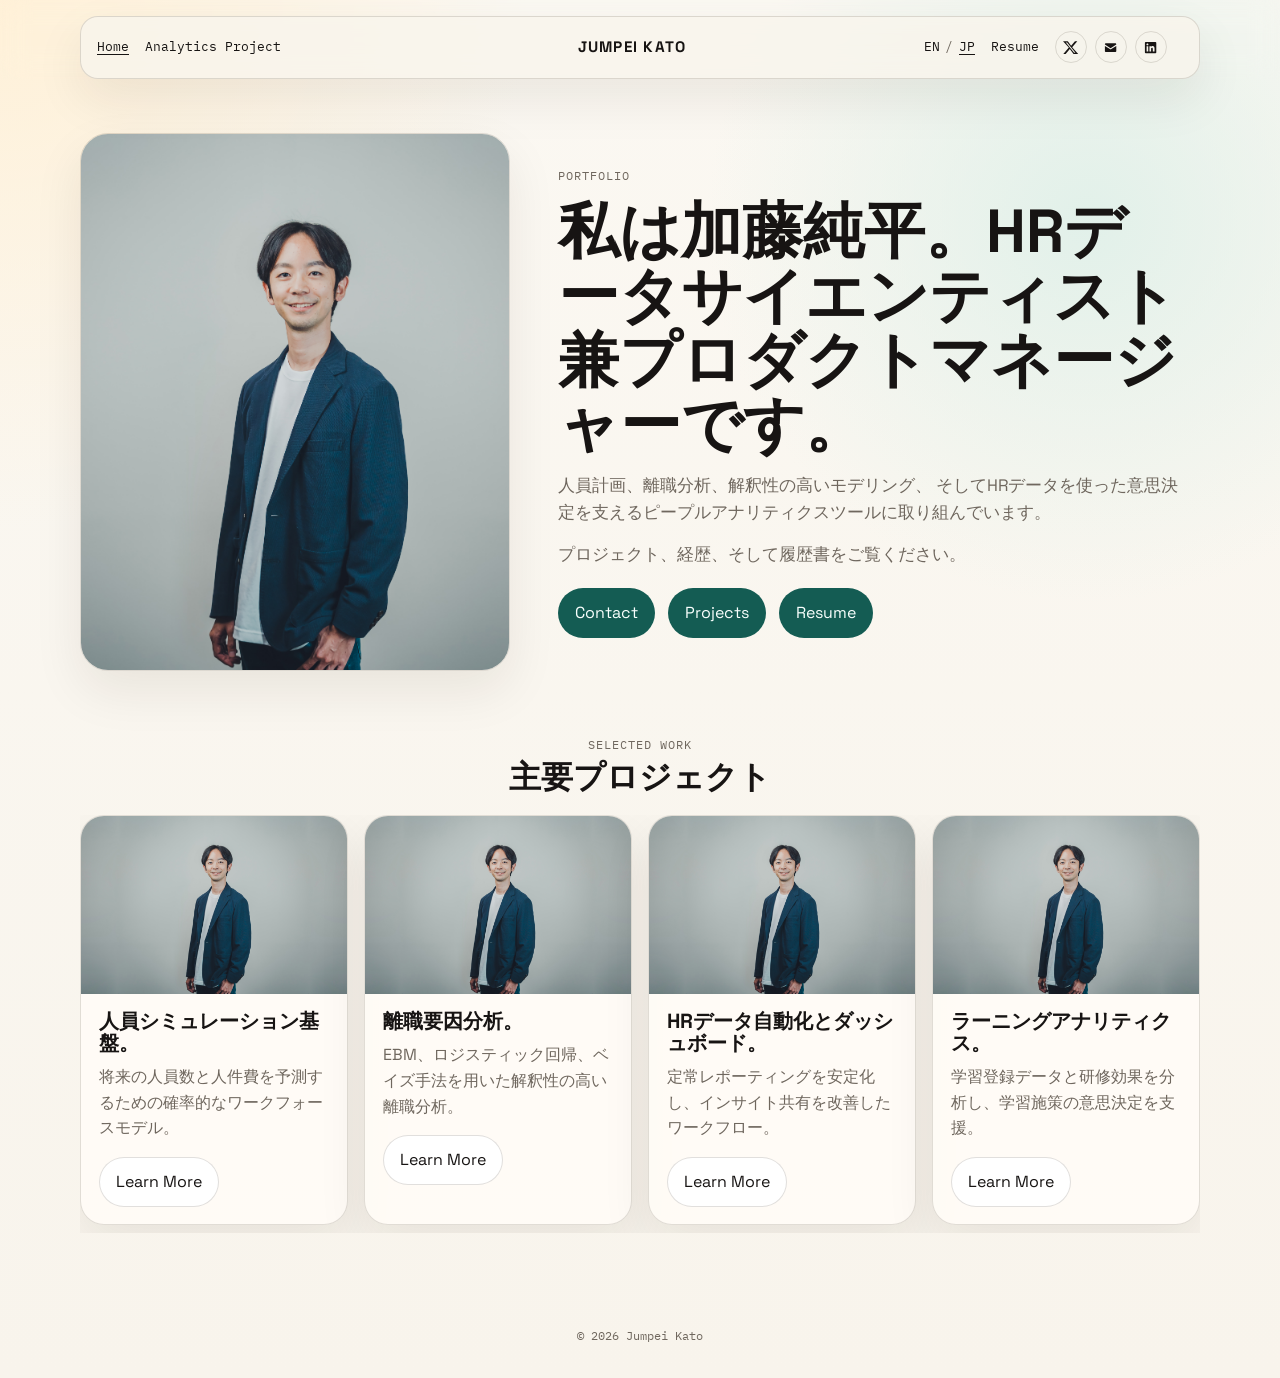
==== src/index-jp.html @ e135bf38 "modification" ====
<!doctype html>
<html lang="ja">
<head>
  <meta charset="UTF-8">
  <meta name="viewport" content="width=device-width, initial-scale=1.0">
  <title>Jumpei Kato | ポートフォリオ</title>
  <meta
    name="description"
    content="Jumpei Katoのポートフォリオ。ピープルアナリティクス、人員計画、HRデータサイエンスに関する取り組みを紹介します。"
  >
  <link rel="preconnect" href="https://fonts.googleapis.com">
  <link rel="preconnect" href="https://fonts.gstatic.com" crossorigin>
  <link href="https://fonts.googleapis.com/css2?family=Space+Grotesk:wght@400;500;700&family=IBM+Plex+Mono:wght@400;500&display=swap" rel="stylesheet">
  <link rel="stylesheet" href="./style.css?v=20260426">
</head>
<body class="page-home" data-page="home" data-lang="jp">
  <div class="grain" aria-hidden="true"></div>
  <div id="site-header"></div>

  <main class="home-main">
    <section class="hero-split">
      <section class="hero-media">
        <img src="./assets/images/self_image.jpg" alt="加藤純平のポートレート">
      </section>

      <section class="intro-stack">
        <p class="eyebrow">Portfolio</p>
        <h1>私は加藤純平。HRデータサイエンティスト兼プロダクトマネージャーです。</h1>
        <p class="intro-copy">
          人員計画、離職分析、解釈性の高いモデリング、
          そしてHRデータを使った意思決定を支えるピープルアナリティクスツールに取り組んでいます。
        </p>
        <p class="support-copy">
          プロジェクト、経歴、そして履歴書をご覧ください。
        </p>
        <div class="button-row button-row-left">
          <a class="primary-button" href="mailto:work@jumpeikato.com">Contact</a>
          <a class="primary-button" href="./projects-jp.html">Projects</a>
          <a class="primary-button" href="./resume-jp.html">Resume</a>
        </div>
      </section>
    </section>

    <section class="carousel-section">
      <div class="section-heading">
        <p class="eyebrow">Selected Work</p>
        <h2>主要プロジェクト</h2>
      </div>

      <div class="project-carousel">
        <article class="carousel-card">
          <div class="carousel-card-media">
            <img src="./assets/images/self_image.jpg" alt="人員シミュレーションのプレビュー">
          </div>
          <div class="carousel-card-body">
            <h3>人員シミュレーション基盤。</h3>
            <p>将来の人員数と人件費を予測するための確率的なワークフォースモデル。</p>
            <a class="learn-more" href="./projects-jp.html#headcount-simulation-framework">Learn More</a>
          </div>
        </article>

        <article class="carousel-card">
          <div class="carousel-card-media">
            <img src="./assets/images/self_image.jpg" alt="離職要因分析のプレビュー">
          </div>
          <div class="carousel-card-body">
            <h3>離職要因分析。</h3>
            <p>EBM、ロジスティック回帰、ベイズ手法を用いた解釈性の高い離職分析。</p>
            <a class="learn-more" href="./projects-jp.html#attrition-driver-analysis">Learn More</a>
          </div>
        </article>

        <article class="carousel-card">
          <div class="carousel-card-media">
            <img src="./assets/images/self_image.jpg" alt="HRデータ自動化のプレビュー">
          </div>
          <div class="carousel-card-body">
            <h3>HRデータ自動化とダッシュボード。</h3>
            <p>定常レポーティングを安定化し、インサイト共有を改善したワークフロー。</p>
            <a class="learn-more" href="./projects-jp.html#hr-data-automation-and-dashboards">Learn More</a>
          </div>
        </article>

        <article class="carousel-card">
          <div class="carousel-card-media">
            <img src="./assets/images/self_image.jpg" alt="ラーニングアナリティクスのプレビュー">
          </div>
          <div class="carousel-card-body">
            <h3>ラーニングアナリティクス。</h3>
            <p>学習登録データと研修効果を分析し、学習施策の意思決定を支援。</p>
            <a class="learn-more" href="./projects-jp.html#learning-analytics">Learn More</a>
          </div>
        </article>
      </div>
    </section>
  </main>

  <footer class="site-footer">
    <p>© <span id="year"></span> Jumpei Kato</p>
  </footer>

  <script src="./header.js?v=20260426"></script>
  <script src="./script.js"></script>
</body>
</html>
---- src/style.css ----
:root {
  --bg: #f8f4ec;
  --surface: rgba(255, 252, 247, 0.9);
  --ink: #171413;
  --muted: #6f675e;
  --line: rgba(73, 59, 43, 0.16);
  --accent: #145c53;
  --accent-soft: #e2efe9;
  --shadow: 0 20px 50px rgba(36, 28, 19, 0.08);
}

* {
  box-sizing: border-box;
}

html {
  scroll-behavior: smooth;
}

body {
  margin: 0;
  color: var(--ink);
  font-family: "Space Grotesk", sans-serif;
  line-height: 1.6;
  background:
    radial-gradient(circle at top left, rgba(255, 240, 214, 0.95), transparent 28%),
    radial-gradient(circle at 85% 16%, rgba(224, 240, 233, 0.95), transparent 24%),
    linear-gradient(180deg, #fbf8f2 0%, var(--bg) 100%);
}

.grain {
  position: fixed;
  inset: 0;
  pointer-events: none;
  opacity: 0.07;
  background-image: radial-gradient(#000 0.35px, transparent 0.35px);
  background-size: 4px 4px;
}

a {
  color: inherit;
}

.site-header {
  position: sticky;
  top: 0;
  z-index: 20;
  padding: 1rem 1.2rem 0;
  backdrop-filter: blur(14px);
}

.site-header-inner,
.nav-mobile {
  width: min(1120px, calc(100% - 0rem));
  margin: 0 auto;
  border: 1px solid var(--line);
  background: rgba(248, 244, 236, 0.82);
  box-shadow: var(--shadow);
}

.site-header-inner {
  display: grid;
  grid-template-columns: 1fr auto 1fr auto;
  align-items: center;
  gap: 1rem;
  padding: 0.9rem 1rem;
  border-radius: 18px;
}

.brand,
.nav a,
.header-links a {
  text-decoration: none;
}

.brand {
  font-size: 0.95rem;
  font-weight: 700;
  letter-spacing: 0.08em;
  text-transform: uppercase;
}

.nav,
.header-links {
  display: flex;
  align-items: center;
  gap: 1rem;
}

.nav-left {
  justify-self: start;
}

.header-links {
  justify-self: end;
}

.nav a,
.header-links a,
.lang-toggle,
.social-links,
.eyebrow,
.site-footer,
.muted-line {
  font-family: "IBM Plex Mono", monospace;
}

.nav a,
.header-links a {
  font-size: 0.8rem;
}

.lang-toggle {
  display: inline-flex;
  align-items: center;
  gap: 0.35rem;
  font-size: 0.8rem;
}

.lang-toggle span {
  color: var(--muted);
}

.lang-toggle a[aria-current="page"] {
  text-decoration: underline;
  text-underline-offset: 0.2rem;
}

.social-links {
  display: inline-flex;
  align-items: center;
  gap: 0.5rem;
}

.icon-link {
  display: inline-flex;
  align-items: center;
  justify-content: center;
  width: 2rem;
  height: 2rem;
  border: 1px solid var(--line);
  border-radius: 999px;
  transition: background-color 160ms ease, border-color 160ms ease;
}

.icon-link:hover {
  background: var(--accent-soft);
  border-color: rgba(20, 92, 83, 0.22);
}

.icon-link svg {
  width: 0.95rem;
  height: 0.95rem;
  fill: currentColor;
  stroke: none;
}

.nav a[aria-current="page"] {
  text-decoration: underline;
  text-underline-offset: 0.2rem;
}

.nav-toggle,
.nav-mobile {
  display: none;
}

.nav-toggle {
  border: 1px solid var(--line);
  background: transparent;
  color: var(--ink);
  padding: 0.45rem 0.7rem;
  border-radius: 999px;
  font-family: "IBM Plex Mono", monospace;
  font-size: 0.78rem;
}

.home-main,
.page-main {
  margin: 0 auto;
}

.home-main {
  width: min(1120px, calc(100% - 2rem));
  padding: 3.4rem 0 4rem;
}

.page-main {
  width: min(980px, calc(100% - 2rem));
  padding: 3rem 0 4rem;
}

.hero-split {
  display: grid;
  grid-template-columns: minmax(300px, 430px) minmax(0, 1fr);
  align-items: center;
  gap: 3rem;
}

.intro-stack,
.page-intro {
  text-align: center;
}

.intro-stack {
  max-width: 760px;
}

.hero-split .intro-stack {
  max-width: 620px;
  text-align: left;
}

.eyebrow {
  margin: 0;
  color: var(--muted);
  font-size: 0.76rem;
  letter-spacing: 0.08em;
  text-transform: uppercase;
}

h1,
h2,
h3,
p {
  margin: 0;
}

h1,
h2,
h3 {
  line-height: 1.06;
}

h1 {
  margin-top: 0.9rem;
  font-size: clamp(2.8rem, 7vw, 4.8rem);
}

.hero-split h1 {
  font-size: clamp(2.3rem, 5.5vw, 3.8rem);
}

h2 {
  font-size: clamp(1.5rem, 4vw, 2rem);
}

h3 {
  font-size: 1.28rem;
}

.intro-copy,
.support-copy {
  max-width: 700px;
  margin: 1rem auto 0;
  color: var(--muted);
  font-size: 1.04rem;
}

.hero-media {
  width: 100%;
}

.hero-media img {
  display: block;
  width: 100%;
  aspect-ratio: 4 / 5;
  object-fit: cover;
  border-radius: 28px;
  border: 1px solid var(--line);
  box-shadow: var(--shadow);
}

.button-row {
  display: flex;
  justify-content: center;
  gap: 0.8rem;
  flex-wrap: wrap;
  margin-top: 1.2rem;
}

.button-row-left {
  justify-content: flex-start;
}

.hero-split .intro-copy,
.hero-split .support-copy {
  max-width: 40rem;
  margin-left: 0;
  margin-right: 0;
}

.primary-button,
.learn-more {
  display: inline-flex;
  align-items: center;
  justify-content: center;
  min-height: 2.8rem;
  padding: 0.7rem 1rem;
  border-radius: 999px;
  text-decoration: none;
}

.primary-button {
  border: 1px solid transparent;
  background: var(--accent);
  color: #f8fffd;
}

.carousel-section,
.stacked-cards,
.resume-layout {
  margin-top: 4rem;
}

.section-heading {
  margin-bottom: 1.25rem;
  text-align: center;
}

.section-heading h2 {
  margin-top: 0.45rem;
}

.project-carousel {
  display: grid;
  grid-auto-flow: column;
  grid-auto-columns: minmax(260px, 360px);
  gap: 1rem;
  overflow-x: auto;
  padding-bottom: 0.5rem;
  scroll-snap-type: x proximity;
}

.carousel-card,
.detail-card {
  border: 1px solid var(--line);
  border-radius: 24px;
  background: var(--surface);
  box-shadow: var(--shadow);
}

.carousel-card {
  overflow: hidden;
  scroll-snap-align: start;
}

.carousel-card-media img {
  display: block;
  width: 100%;
  aspect-ratio: 3 / 2;
  object-fit: cover;
}

.carousel-card-body {
  padding: 1.1rem;
}

.carousel-card-body p {
  margin-top: 0.6rem;
  color: var(--muted);
}

.learn-more {
  margin-top: 1rem;
  border: 1px solid var(--line);
  background: #fff;
  width: fit-content;
}

.page-intro {
  max-width: 820px;
  margin: 0 auto;
}

.stacked-cards,
.resume-layout {
  display: grid;
  gap: 1rem;
}

.detail-card {
  padding: 1.25rem;
}

.detail-card p + p,
.resume-item + .resume-item {
  margin-top: 0.85rem;
}

.detail-card h2 {
  margin-bottom: 0.85rem;
}

.muted-line {
  color: var(--muted);
  font-size: 0.8rem;
}

.site-footer {
  width: min(1120px, calc(100% - 2rem));
  margin: 0 auto 2rem;
  padding-top: 1.8rem;
  color: var(--muted);
  font-size: 0.78rem;
  text-align: center;
}

@media (max-width: 800px) {
  .site-header-inner {
    grid-template-columns: 1fr auto auto;
  }

  .nav-left,
  .header-links {
    display: none;
  }

  .brand {
    justify-self: start;
  }

  .nav-toggle {
    display: inline-flex;
  }

  .nav-mobile {
    margin-top: 0.5rem;
    padding: 0.8rem 1rem;
    border-radius: 18px;
    flex-direction: column;
    align-items: flex-start;
    gap: 0.75rem;
  }

  .nav-mobile.open {
    display: flex;
  }

  .hero-split {
    grid-template-columns: 1fr;
    gap: 2rem;
  }

  .hero-split .intro-stack {
    max-width: 760px;
    text-align: center;
  }

  .hero-split .intro-copy,
  .hero-split .support-copy {
    margin-left: auto;
    margin-right: auto;
  }

  .hero-split .button-row {
    justify-content: center;
  }
}

@media (max-width: 640px) {
  .home-main,
  .page-main,
  .site-footer {
    width: min(100% - 1rem, 1120px);
  }

  .site-header {
    padding-inline: 0.5rem;
  }

  .site-header-inner,
  .nav-mobile,
  .detail-card,
  .carousel-card,
  .hero-media img {
    border-radius: 18px;
  }

  .project-carousel {
    grid-auto-columns: minmax(240px, 88vw);
  }
}
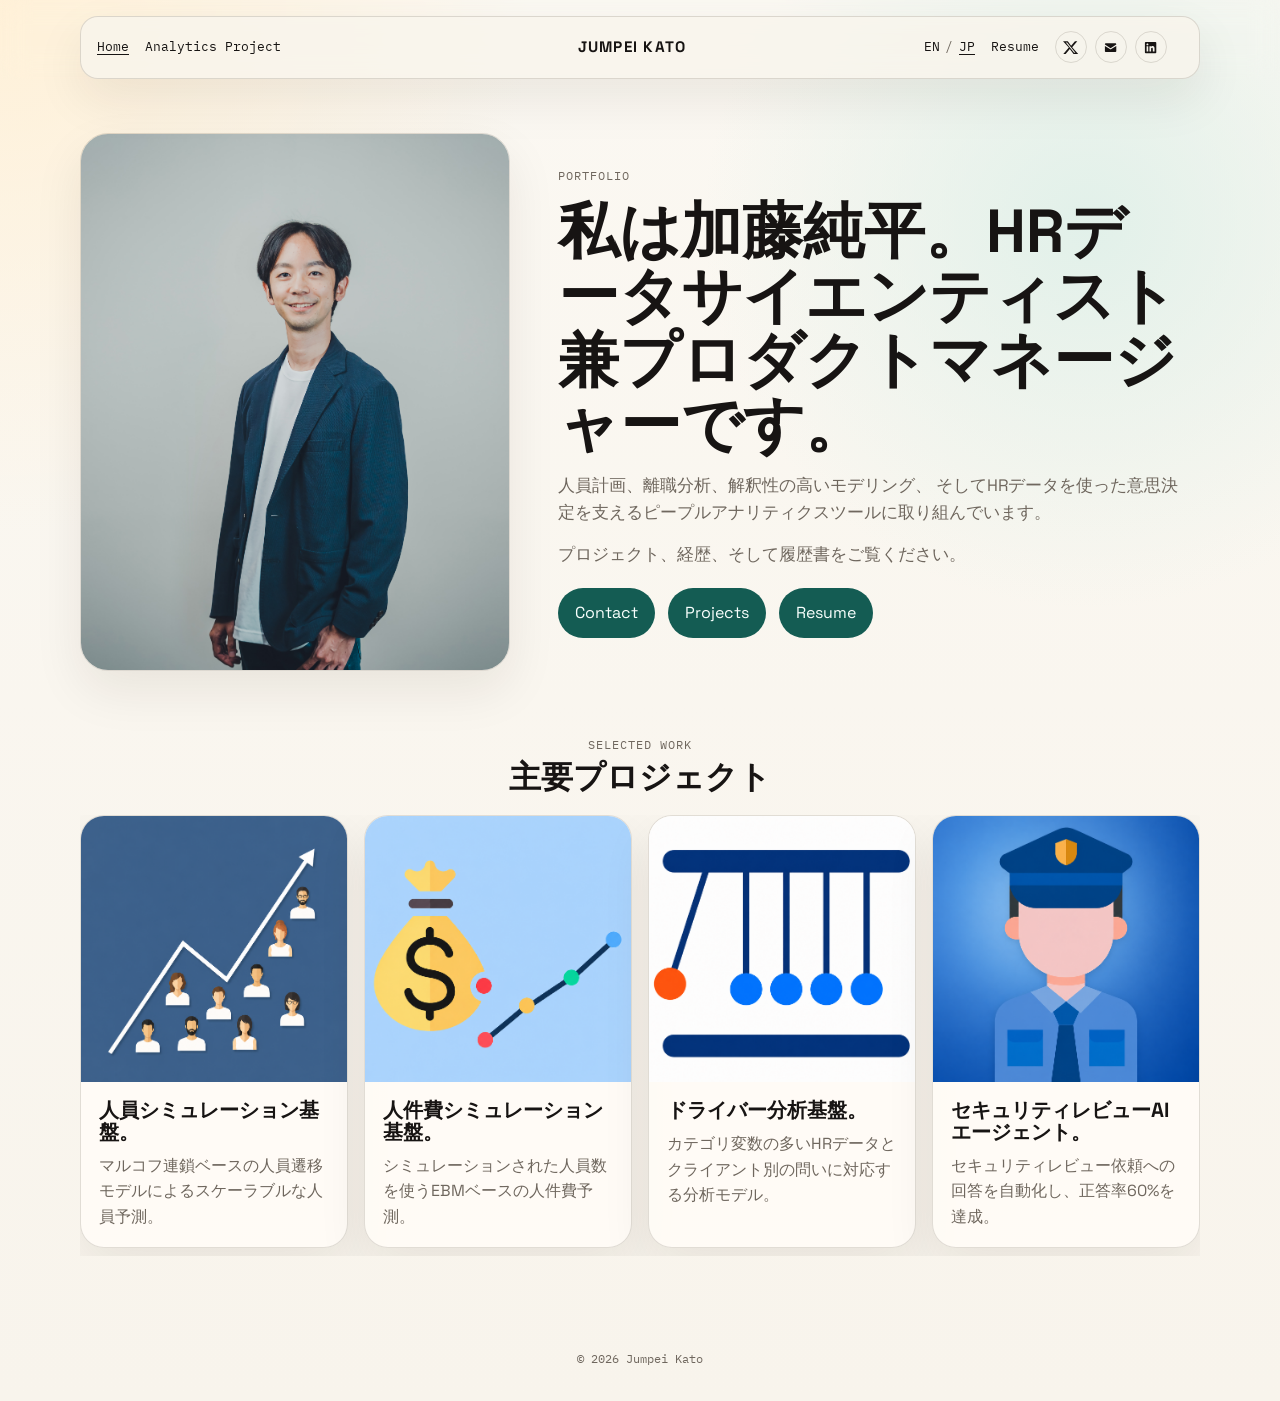
==== commit e1d93a7d: "pics are updated. links are added" ====
--- a/src/index-jp.html
+++ b/src/index-jp.html
@@ -48,49 +48,45 @@
       </div>
 
       <div class="project-carousel">
-        <article class="carousel-card">
+        <a class="carousel-card" href="./projects-jp.html#headcount-simulation-framework">
           <div class="carousel-card-media">
-            <img src="./assets/images/self_image.jpg" alt="人員シミュレーションのプレビュー">
+            <img src="./assets/images/headcount_simulation.png" alt="人員シミュレーションのプレビュー">
           </div>
           <div class="carousel-card-body">
             <h3>人員シミュレーション基盤。</h3>
-            <p>将来の人員数と人件費を予測するための確率的なワークフォースモデル。</p>
-            <a class="learn-more" href="./projects-jp.html#headcount-simulation-framework">Learn More</a>
+            <p>マルコフ連鎖ベースの人員遷移モデルによるスケーラブルな人員予測。</p>
           </div>
-        </article>
+        </a>
 
-        <article class="carousel-card">
+        <a class="carousel-card" href="./projects-jp.html#labor-cost-simulation-framework">
           <div class="carousel-card-media">
-            <img src="./assets/images/self_image.jpg" alt="離職要因分析のプレビュー">
+            <img src="./assets/images/laborcost_simulation.png" alt="人件費シミュレーションのプレビュー">
           </div>
           <div class="carousel-card-body">
-            <h3>離職要因分析。</h3>
-            <p>EBM、ロジスティック回帰、ベイズ手法を用いた解釈性の高い離職分析。</p>
-            <a class="learn-more" href="./projects-jp.html#attrition-driver-analysis">Learn More</a>
+            <h3>人件費シミュレーション基盤。</h3>
+            <p>シミュレーションされた人員数を使うEBMベースの人件費予測。</p>
           </div>
-        </article>
+        </a>
 
-        <article class="carousel-card">
+        <a class="carousel-card" href="./projects-jp.html#driver-analysis-framework">
           <div class="carousel-card-media">
-            <img src="./assets/images/self_image.jpg" alt="HRデータ自動化のプレビュー">
+            <img src="./assets/images/driver_analysis.png" alt="ドライバー分析基盤のプレビュー">
           </div>
           <div class="carousel-card-body">
-            <h3>HRデータ自動化とダッシュボード。</h3>
-            <p>定常レポーティングを安定化し、インサイト共有を改善したワークフロー。</p>
-            <a class="learn-more" href="./projects-jp.html#hr-data-automation-and-dashboards">Learn More</a>
+            <h3>ドライバー分析基盤。</h3>
+            <p>カテゴリ変数の多いHRデータとクライアント別の問いに対応する分析モデル。</p>
           </div>
-        </article>
+        </a>
 
-        <article class="carousel-card">
+        <a class="carousel-card" href="./projects-jp.html#security-review-ai-agent">
           <div class="carousel-card-media">
-            <img src="./assets/images/self_image.jpg" alt="ラーニングアナリティクスのプレビュー">
+            <img src="./assets/images/security_app.png" alt="セキュリティレビューAIエージェントのプレビュー">
           </div>
           <div class="carousel-card-body">
-            <h3>ラーニングアナリティクス。</h3>
-            <p>学習登録データと研修効果を分析し、学習施策の意思決定を支援。</p>
-            <a class="learn-more" href="./projects-jp.html#learning-analytics">Learn More</a>
+            <h3>セキュリティレビューAIエージェント。</h3>
+            <p>セキュリティレビュー依頼への回答を自動化し、正答率60%を達成。</p>
           </div>
-        </article>
+        </a>
       </div>
     </section>
   </main>
@@ -100,6 +96,6 @@
   </footer>
 
   <script src="./header.js?v=20260426"></script>
-  <script src="./script.js"></script>
+  <script src="./script.js?v=20260426"></script>
 </body>
 </html>
--- a/src/style.css
+++ b/src/style.css
@@ -341,14 +341,25 @@
 }
 
 .carousel-card {
+  display: block;
   overflow: hidden;
   scroll-snap-align: start;
+  color: inherit;
+  text-decoration: none;
+  transition: border-color 160ms ease, transform 160ms ease;
+}
+
+.carousel-card:hover,
+.carousel-card:focus-visible {
+  border-color: rgba(20, 92, 83, 0.34);
+  transform: translateY(-2px);
+  outline: none;
 }
 
 .carousel-card-media img {
   display: block;
   width: 100%;
-  aspect-ratio: 3 / 2;
+  aspect-ratio: 1 / 1;
   object-fit: cover;
 }
 
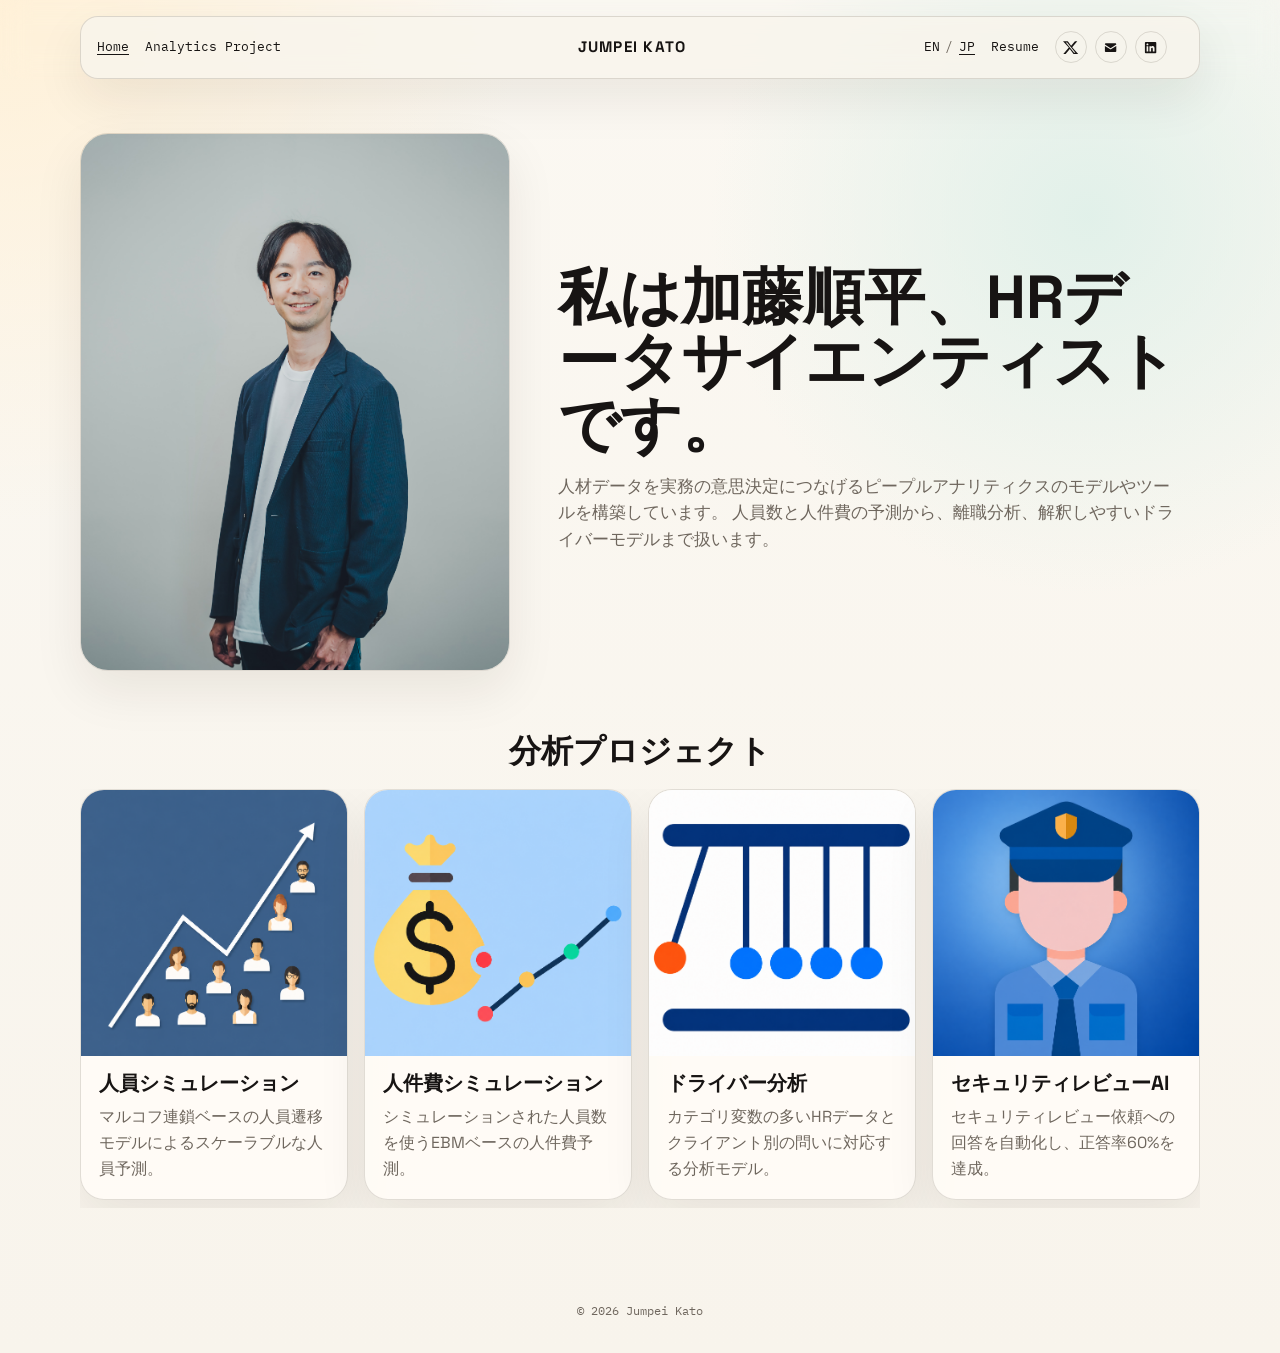
==== commit dd7dffd0: "small text update in jp page" ====
--- a/src/index-jp.html
+++ b/src/index-jp.html
@@ -10,6 +10,7 @@
   >
   <link rel="preconnect" href="https://fonts.googleapis.com">
   <link rel="preconnect" href="https://fonts.gstatic.com" crossorigin>
+  <link rel="icon" href="./assets/favicon.svg" type="image/svg+xml">
   <link href="https://fonts.googleapis.com/css2?family=Space+Grotesk:wght@400;500;700&family=IBM+Plex+Mono:wght@400;500&display=swap" rel="stylesheet">
   <link rel="stylesheet" href="./style.css?v=20260426">
 </head>
@@ -20,31 +21,21 @@
   <main class="home-main">
     <section class="hero-split">
       <section class="hero-media">
-        <img src="./assets/images/self_image.jpg" alt="加藤純平のポートレート">
+        <img src="./assets/images/self_image.jpg" alt="加藤順平のポートレート">
       </section>
 
       <section class="intro-stack">
-        <p class="eyebrow">Portfolio</p>
-        <h1>私は加藤純平。HRデータサイエンティスト兼プロダクトマネージャーです。</h1>
+        <h1>私は加藤順平、HRデータサイエンティストです。</h1>
         <p class="intro-copy">
-          人員計画、離職分析、解釈性の高いモデリング、
-          そしてHRデータを使った意思決定を支えるピープルアナリティクスツールに取り組んでいます。
+          人材データを実務の意思決定につなげるピープルアナリティクスのモデルやツールを構築しています。
+          人員数と人件費の予測から、離職分析、解釈しやすいドライバーモデルまで扱います。
         </p>
-        <p class="support-copy">
-          プロジェクト、経歴、そして履歴書をご覧ください。
-        </p>
-        <div class="button-row button-row-left">
-          <a class="primary-button" href="mailto:work@jumpeikato.com">Contact</a>
-          <a class="primary-button" href="./projects-jp.html">Projects</a>
-          <a class="primary-button" href="./resume-jp.html">Resume</a>
-        </div>
       </section>
     </section>
 
     <section class="carousel-section">
       <div class="section-heading">
-        <p class="eyebrow">Selected Work</p>
-        <h2>主要プロジェクト</h2>
+        <h2>分析プロジェクト</h2>
       </div>
 
       <div class="project-carousel">
@@ -53,7 +44,7 @@
             <img src="./assets/images/headcount_simulation.png" alt="人員シミュレーションのプレビュー">
           </div>
           <div class="carousel-card-body">
-            <h3>人員シミュレーション基盤。</h3>
+            <h3>人員シミュレーション</h3>
             <p>マルコフ連鎖ベースの人員遷移モデルによるスケーラブルな人員予測。</p>
           </div>
         </a>
@@ -63,7 +54,7 @@
             <img src="./assets/images/laborcost_simulation.png" alt="人件費シミュレーションのプレビュー">
           </div>
           <div class="carousel-card-body">
-            <h3>人件費シミュレーション基盤。</h3>
+            <h3>人件費シミュレーション</h3>
             <p>シミュレーションされた人員数を使うEBMベースの人件費予測。</p>
           </div>
         </a>
@@ -73,7 +64,7 @@
             <img src="./assets/images/driver_analysis.png" alt="ドライバー分析基盤のプレビュー">
           </div>
           <div class="carousel-card-body">
-            <h3>ドライバー分析基盤。</h3>
+            <h3>ドライバー分析</h3>
             <p>カテゴリ変数の多いHRデータとクライアント別の問いに対応する分析モデル。</p>
           </div>
         </a>
@@ -83,7 +74,7 @@
             <img src="./assets/images/security_app.png" alt="セキュリティレビューAIエージェントのプレビュー">
           </div>
           <div class="carousel-card-body">
-            <h3>セキュリティレビューAIエージェント。</h3>
+            <h3>セキュリティレビューAI</h3>
             <p>セキュリティレビュー依頼への回答を自動化し、正答率60%を達成。</p>
           </div>
         </a>
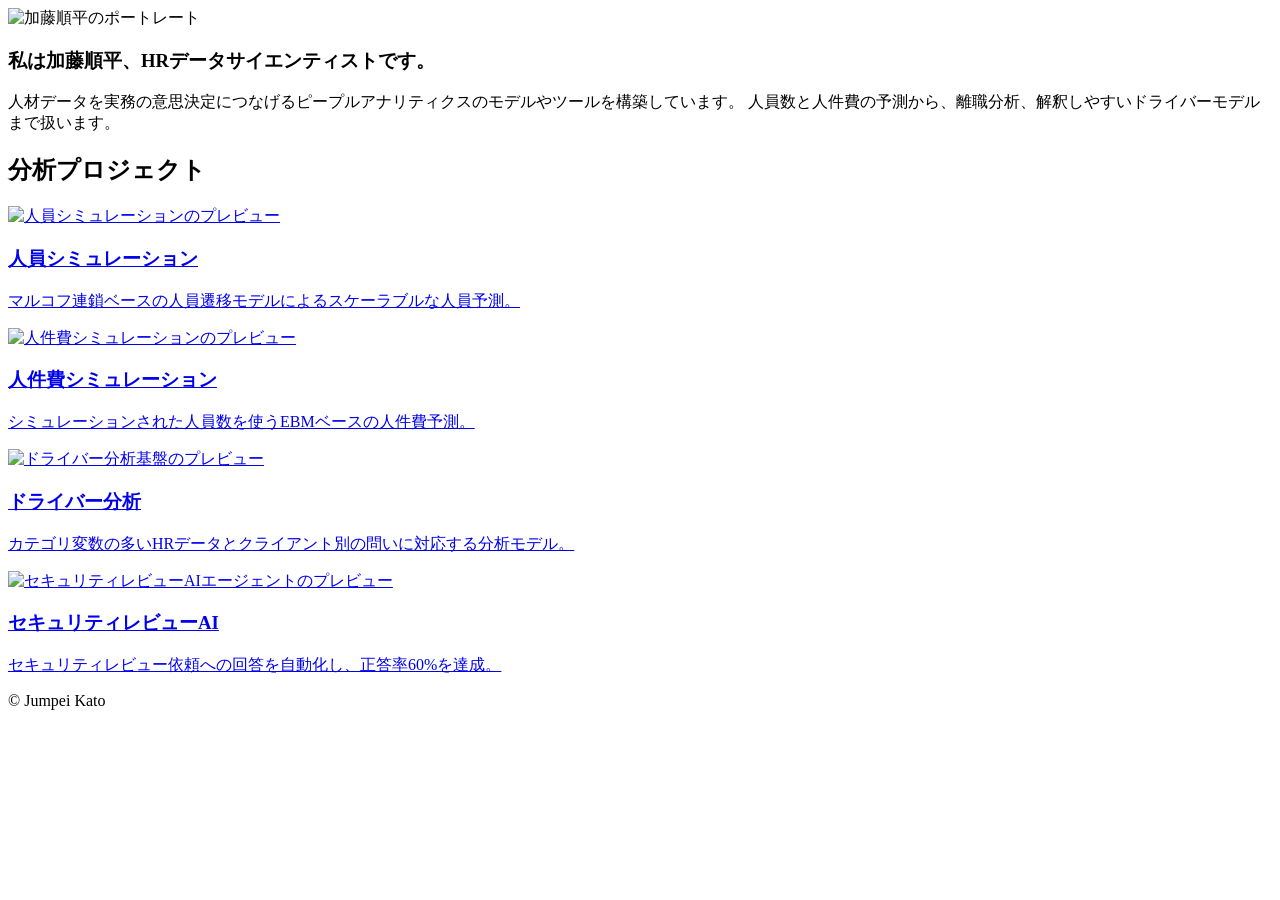
==== commit 64bd4daa: "url is modified" ====
--- a/src/index-jp.html
+++ b/src/index-jp.html
@@ -10,9 +10,9 @@
   >
   <link rel="preconnect" href="https://fonts.googleapis.com">
   <link rel="preconnect" href="https://fonts.gstatic.com" crossorigin>
-  <link rel="icon" href="./assets/favicon.svg" type="image/svg+xml">
+  <link rel="icon" href="/assets/favicon.svg" type="image/svg+xml">
   <link href="https://fonts.googleapis.com/css2?family=Space+Grotesk:wght@400;500;700&family=IBM+Plex+Mono:wght@400;500&display=swap" rel="stylesheet">
-  <link rel="stylesheet" href="./style.css?v=20260426">
+  <link rel="stylesheet" href="/style.css?v=20260427">
 </head>
 <body class="page-home" data-page="home" data-lang="jp">
   <div class="grain" aria-hidden="true"></div>
@@ -21,7 +21,7 @@
   <main class="home-main">
     <section class="hero-split">
       <section class="hero-media">
-        <img src="./assets/images/self_image.jpg" alt="加藤順平のポートレート">
+        <img src="/assets/images/self_image.jpg" alt="加藤順平のポートレート">
       </section>
 
       <section class="intro-stack">
@@ -39,9 +39,9 @@
       </div>
 
       <div class="project-carousel">
-        <a class="carousel-card" href="./projects-jp.html#headcount-simulation-framework">
+        <a class="carousel-card" href="/projects-jp#headcount-simulation-framework">
           <div class="carousel-card-media">
-            <img src="./assets/images/headcount_simulation.png" alt="人員シミュレーションのプレビュー">
+            <img src="/assets/images/headcount_simulation.png" alt="人員シミュレーションのプレビュー">
           </div>
           <div class="carousel-card-body">
             <h3>人員シミュレーション</h3>
@@ -49,9 +49,9 @@
           </div>
         </a>
 
-        <a class="carousel-card" href="./projects-jp.html#labor-cost-simulation-framework">
+        <a class="carousel-card" href="/projects-jp#labor-cost-simulation-framework">
           <div class="carousel-card-media">
-            <img src="./assets/images/laborcost_simulation.png" alt="人件費シミュレーションのプレビュー">
+            <img src="/assets/images/laborcost_simulation.png" alt="人件費シミュレーションのプレビュー">
           </div>
           <div class="carousel-card-body">
             <h3>人件費シミュレーション</h3>
@@ -59,9 +59,9 @@
           </div>
         </a>
 
-        <a class="carousel-card" href="./projects-jp.html#driver-analysis-framework">
+        <a class="carousel-card" href="/projects-jp#driver-analysis-framework">
           <div class="carousel-card-media">
-            <img src="./assets/images/driver_analysis.png" alt="ドライバー分析基盤のプレビュー">
+            <img src="/assets/images/driver_analysis.png" alt="ドライバー分析基盤のプレビュー">
           </div>
           <div class="carousel-card-body">
             <h3>ドライバー分析</h3>
@@ -69,9 +69,9 @@
           </div>
         </a>
 
-        <a class="carousel-card" href="./projects-jp.html#security-review-ai-agent">
+        <a class="carousel-card" href="/projects-jp#security-review-ai-agent">
           <div class="carousel-card-media">
-            <img src="./assets/images/security_app.png" alt="セキュリティレビューAIエージェントのプレビュー">
+            <img src="/assets/images/security_app.png" alt="セキュリティレビューAIエージェントのプレビュー">
           </div>
           <div class="carousel-card-body">
             <h3>セキュリティレビューAI</h3>
@@ -86,7 +86,7 @@
     <p>© <span id="year"></span> Jumpei Kato</p>
   </footer>
 
-  <script src="./header.js?v=20260426"></script>
-  <script src="./script.js?v=20260426"></script>
+  <script src="/header.js?v=20260427"></script>
+  <script src="/script.js?v=20260427"></script>
 </body>
 </html>
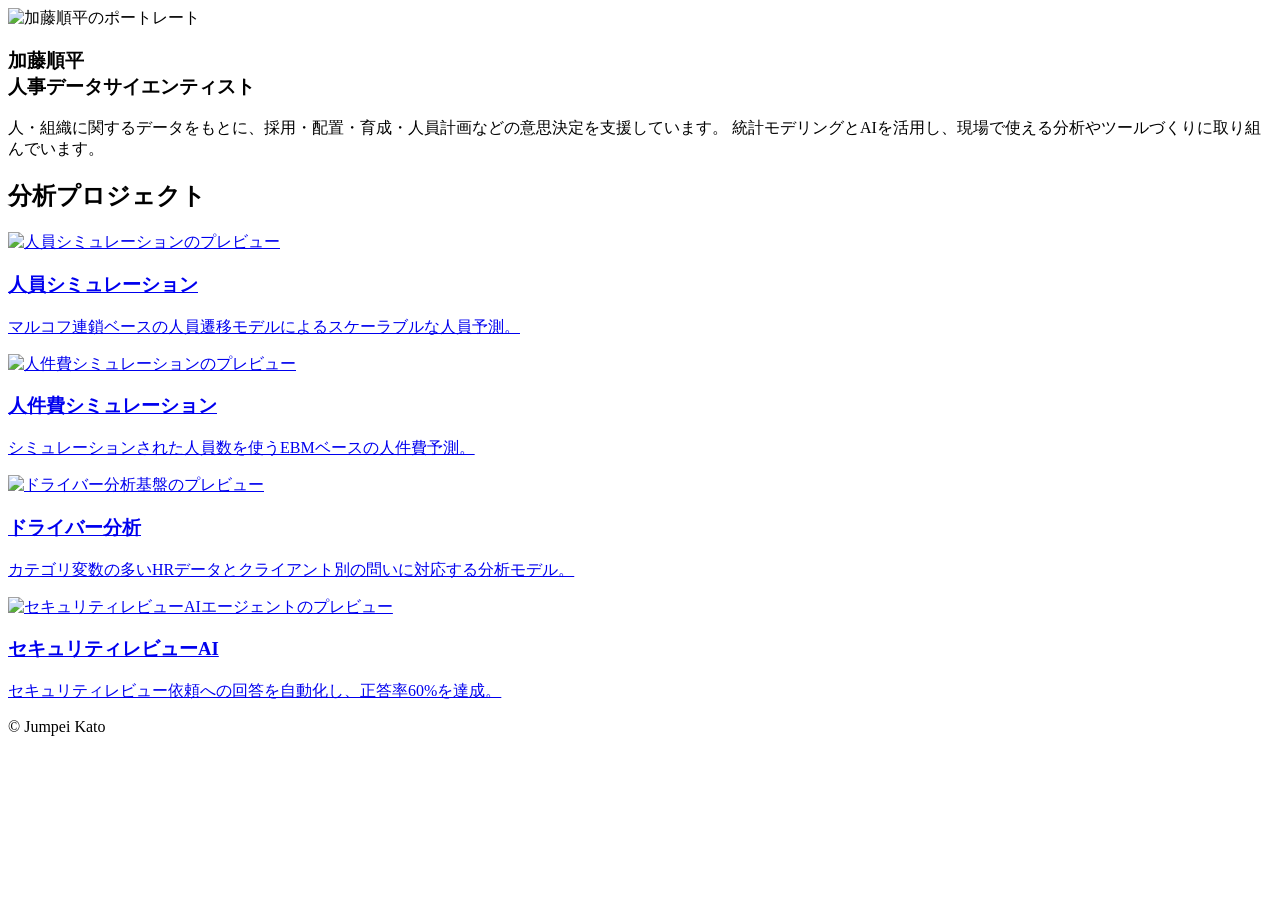
==== commit 5884eaee: "title and sub title are modified" ====
--- a/src/index-jp.html
+++ b/src/index-jp.html
@@ -25,10 +25,10 @@
       </section>
 
       <section class="intro-stack">
-        <h1>私は加藤順平、HRデータサイエンティストです。</h1>
+        <h1>加藤順平<br>人事データサイエンティスト</h1>
         <p class="intro-copy">
-          人材データを実務の意思決定につなげるピープルアナリティクスのモデルやツールを構築しています。
-          人員数と人件費の予測から、離職分析、解釈しやすいドライバーモデルまで扱います。
+          人・組織に関するデータをもとに、採用・配置・育成・人員計画などの意思決定を支援しています。
+          統計モデリングとAIを活用し、現場で使える分析やツールづくりに取り組んでいます。
         </p>
       </section>
     </section>
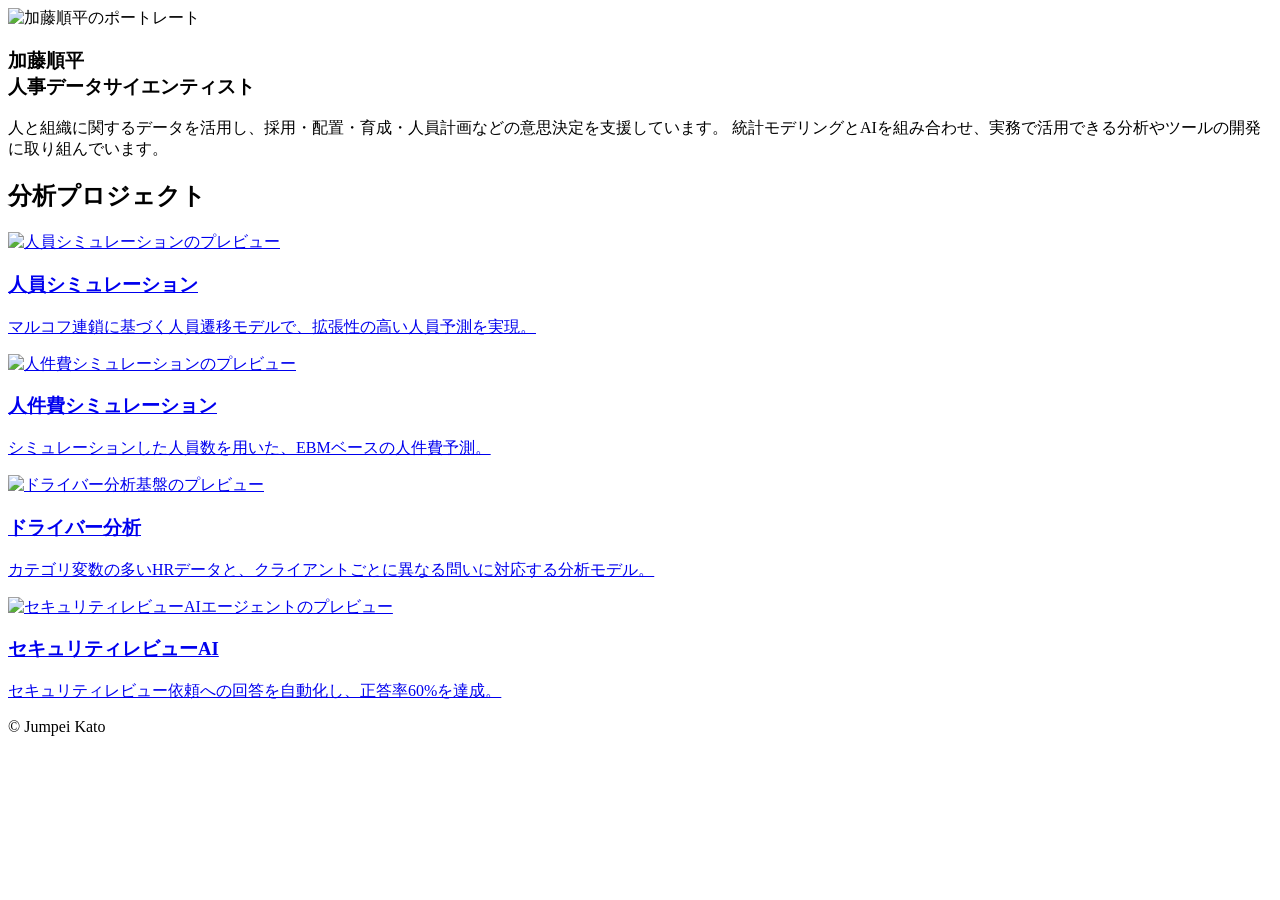
==== commit 222f4e2a: "the header is modified" ====
--- a/src/index-jp.html
+++ b/src/index-jp.html
@@ -6,7 +6,7 @@
   <title>Jumpei Kato | ポートフォリオ</title>
   <meta
     name="description"
-    content="Jumpei Katoのポートフォリオ。ピープルアナリティクス、人員計画、HRデータサイエンスに関する取り組みを紹介します。"
+    content="Jumpei Katoのポートフォリオ。ピープルアナリティクス、人員計画、HRデータサイエンスに関する主な取り組みを紹介します。"
   >
   <link rel="preconnect" href="https://fonts.googleapis.com">
   <link rel="preconnect" href="https://fonts.gstatic.com" crossorigin>
@@ -27,8 +27,8 @@
       <section class="intro-stack">
         <h1>加藤順平<br>人事データサイエンティスト</h1>
         <p class="intro-copy">
-          人・組織に関するデータをもとに、採用・配置・育成・人員計画などの意思決定を支援しています。
-          統計モデリングとAIを活用し、現場で使える分析やツールづくりに取り組んでいます。
+          人と組織に関するデータを活用し、採用・配置・育成・人員計画などの意思決定を支援しています。
+          統計モデリングとAIを組み合わせ、実務で活用できる分析やツールの開発に取り組んでいます。
         </p>
       </section>
     </section>
@@ -45,7 +45,7 @@
           </div>
           <div class="carousel-card-body">
             <h3>人員シミュレーション</h3>
-            <p>マルコフ連鎖ベースの人員遷移モデルによるスケーラブルな人員予測。</p>
+            <p>マルコフ連鎖に基づく人員遷移モデルで、拡張性の高い人員予測を実現。</p>
           </div>
         </a>
 
@@ -55,7 +55,7 @@
           </div>
           <div class="carousel-card-body">
             <h3>人件費シミュレーション</h3>
-            <p>シミュレーションされた人員数を使うEBMベースの人件費予測。</p>
+            <p>シミュレーションした人員数を用いた、EBMベースの人件費予測。</p>
           </div>
         </a>
 
@@ -65,7 +65,7 @@
           </div>
           <div class="carousel-card-body">
             <h3>ドライバー分析</h3>
-            <p>カテゴリ変数の多いHRデータとクライアント別の問いに対応する分析モデル。</p>
+            <p>カテゴリ変数の多いHRデータと、クライアントごとに異なる問いに対応する分析モデル。</p>
           </div>
         </a>
 
